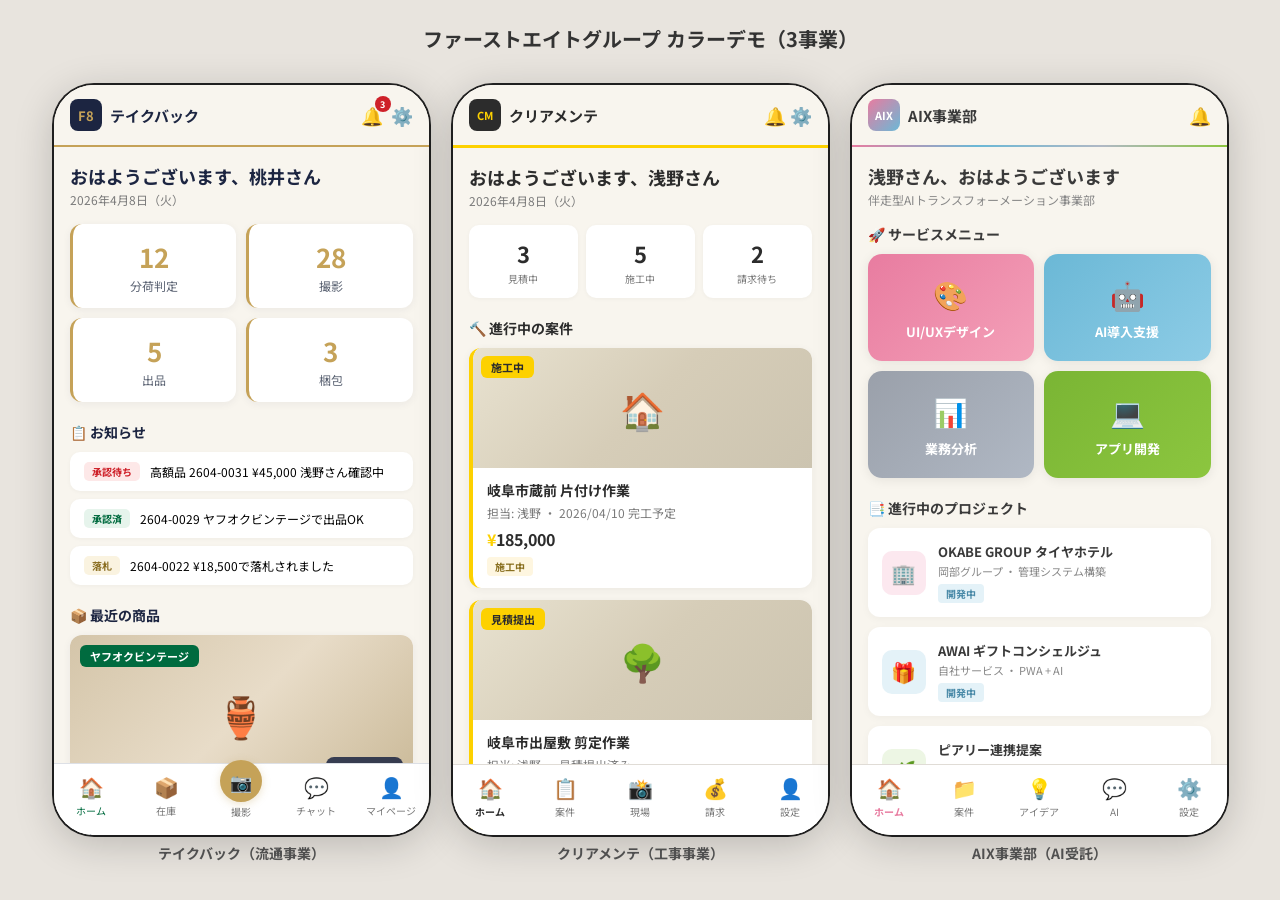
==== demo.html @ bea24d15 "feat: 3事業カラーデモ画面（テイクバック・クリアメンテ・AIX） - テイクバック: オールドグッチスタイル（ゴールド基調 + ネイビー/グリーン/レッド） - クリアメンテ: イエロー + チ" ====
<!DOCTYPE html>
<html lang="ja">
<head>
<meta charset="UTF-8">
<meta name="viewport" content="width=device-width, initial-scale=1.0, viewport-fit=cover">
<title>カラーデモ - 3事業</title>
<link rel="preconnect" href="https://fonts.googleapis.com">
<link rel="preconnect" href="https://fonts.gstatic.com" crossorigin>
<link href="https://fonts.googleapis.com/css2?family=Noto+Sans+JP:wght@400;500;700&display=swap" rel="stylesheet">
<style>
* { margin: 0; padding: 0; box-sizing: border-box; }
body {
  font-family: 'Noto Sans JP', sans-serif;
  background: #e8e4de;
  display: flex; flex-wrap: wrap; justify-content: center;
  gap: 24px; padding: 24px;
}
h1 {
  width: 100%; text-align: center; font-size: 20px; color: #333;
  margin-bottom: 8px;
}
.phone {
  width: 375px; height: 750px;
  border-radius: 40px; overflow: hidden;
  box-shadow: 0 8px 40px rgba(0,0,0,0.2), 0 0 0 2px #222;
  position: relative; flex-shrink: 0;
}
.phone-label {
  text-align: center; font-size: 14px; font-weight: 700; color: #555;
  margin-top: 8px;
}
.phone-inner {
  width: 100%; height: 100%; overflow-y: auto;
  -webkit-overflow-scrolling: touch;
}
/* ============ TAKEBACK ============ */
.tb { background: #F8F5EE; }
.tb .hdr {
  padding: 14px 16px; display: flex; align-items: center; justify-content: space-between;
  border-bottom: 2px solid #C5A258; background: #F8F5EE; position: sticky; top: 0; z-index: 10;
}
.tb .hdr-logo {
  width: 32px; height: 32px; border-radius: 8px; background: #1C2541; color: #C5A258;
  display: flex; align-items: center; justify-content: center; font-size: 13px; font-weight: 700;
}
.tb .hdr-title { font-size: 15px; font-weight: 700; color: #1C2541; margin-left: 8px; }
.tb .hdr-left { display: flex; align-items: center; }
.tb .hdr-right { display: flex; gap: 8px; font-size: 18px; }
.tb .notif-dot { position: relative; }
.tb .notif-dot::after {
  content: '3'; position: absolute; top: -6px; right: -8px;
  background: #CE2029; color: #fff; font-size: 9px; font-weight: 700;
  width: 16px; height: 16px; border-radius: 50%;
  display: flex; align-items: center; justify-content: center;
}
.tb .body { padding: 16px; }
.tb .greeting { font-size: 18px; font-weight: 700; color: #1C2541; }
.tb .date { font-size: 12px; color: #7a7a7a; margin-top: 2px; margin-bottom: 16px; }
.tb .stats { display: grid; grid-template-columns: 1fr 1fr; gap: 10px; margin-bottom: 20px; }
.tb .stat {
  background: #fff; border-radius: 12px; padding: 14px; text-align: center;
  box-shadow: 0 2px 8px rgba(28,37,65,0.06);
  border-left: 3px solid #C5A258;
}
.tb .stat-num { font-size: 26px; font-weight: 700; color: #C5A258; }
.tb .stat-label { font-size: 12px; color: #5a6272; margin-top: 2px; }
.tb .section-title { font-size: 14px; font-weight: 700; color: #1C2541; margin-bottom: 10px; }

/* 商品カード with image */
.tb .product-card {
  background: #fff; border-radius: 12px; overflow: hidden;
  box-shadow: 0 2px 8px rgba(28,37,65,0.06); margin-bottom: 12px;
}
.tb .product-img {
  width: 100%; height: 160px; object-fit: cover;
  background: linear-gradient(135deg, #d4c5a9 0%, #e8dcc8 50%, #c9b896 100%);
  display: flex; align-items: center; justify-content: center;
  color: #8a7a5a; font-size: 40px; position: relative;
}
.tb .product-img .channel-tag {
  position: absolute; top: 10px; left: 10px;
  background: #006B3F; color: #fff; padding: 3px 10px; border-radius: 6px;
  font-size: 11px; font-weight: 700;
}
.tb .product-img .price-tag {
  position: absolute; bottom: 10px; right: 10px;
  background: rgba(28,37,65,0.85); color: #C5A258; padding: 4px 12px; border-radius: 8px;
  font-size: 14px; font-weight: 700;
}
.tb .product-info { padding: 12px 14px; }
.tb .product-number { font-size: 12px; font-weight: 700; color: #C5A258; font-family: monospace; }
.tb .product-name { font-size: 14px; font-weight: 500; color: #1C2541; margin-top: 2px; }
.tb .product-meta { font-size: 11px; color: #7a7a7a; margin-top: 4px; }
.tb .product-status {
  display: inline-block; font-size: 10px; font-weight: 700;
  padding: 2px 8px; border-radius: 4px; margin-top: 6px;
}
.tb .status-green { background: #e6f4ec; color: #006B3F; }
.tb .status-red { background: #fde8e8; color: #CE2029; }
.tb .status-gold { background: #faf3e0; color: #8a6d20; }

/* 撮影ボタン */
.tb .camera-btn {
  display: flex; align-items: center; justify-content: center; gap: 8px;
  width: 100%; padding: 16px; border-radius: 14px; border: none;
  background: linear-gradient(135deg, #006B3F, #008a50); color: #fff;
  font-size: 16px; font-weight: 700; margin-top: 16px;
  box-shadow: 0 4px 16px rgba(0,107,63,0.25);
}

/* お知らせ */
.tb .notice {
  background: #fff; border-radius: 10px; padding: 10px 14px; margin-bottom: 8px;
  display: flex; align-items: center; gap: 10px; font-size: 12px;
  box-shadow: 0 1px 4px rgba(0,0,0,0.04);
}
.tb .notice-badge {
  font-size: 10px; font-weight: 700; padding: 2px 8px; border-radius: 5px; white-space: nowrap;
}
.tb .badge-red { background: #fde8e8; color: #CE2029; }
.tb .badge-green { background: #e6f4ec; color: #006B3F; }
.tb .badge-gold { background: #faf3e0; color: #8a6d20; }

/* ボトムナビ */
.tb .bnav {
  position: absolute; bottom: 0; left: 0; right: 0;
  display: flex; background: #fff; border-top: 1px solid #dde0e6;
  padding: 8px 0 16px;
}
.tb .bnav-item {
  flex: 1; display: flex; flex-direction: column; align-items: center;
  font-size: 10px; color: #7a7a7a; gap: 2px;
}
.tb .bnav-item.active { color: #006B3F; }
.tb .bnav-icon { font-size: 20px; }
.tb .bnav-cam {
  background: #C5A258; color: #fff; width: 42px; height: 42px;
  border-radius: 50%; display: flex; align-items: center; justify-content: center;
  font-size: 18px; margin-top: -12px; box-shadow: 0 2px 8px rgba(197,162,88,0.3);
}

/* ============ CLEARMAINTE ============ */
.cm { background: #F8F5EE; }
.cm .hdr {
  padding: 14px 16px; display: flex; align-items: center; justify-content: space-between;
  border-bottom: 3px solid #FDD100; background: #F8F5EE; position: sticky; top: 0; z-index: 10;
}
.cm .hdr-logo {
  width: 32px; height: 32px; border-radius: 8px; background: #2C2C2C; color: #FDD100;
  display: flex; align-items: center; justify-content: center; font-size: 11px; font-weight: 700;
}
.cm .hdr-title { font-size: 15px; font-weight: 700; color: #2C2C2C; margin-left: 8px; }
.cm .hdr-left { display: flex; align-items: center; }
.cm .hdr-right { font-size: 18px; }
.cm .body { padding: 16px; }
.cm .greeting { font-size: 18px; font-weight: 700; color: #2C2C2C; }
.cm .date { font-size: 12px; color: #7a7a7a; margin-top: 2px; margin-bottom: 16px; }
.cm .section-title { font-size: 14px; font-weight: 700; color: #2C2C2C; margin-bottom: 10px; }

/* 案件カード */
.cm .job-card {
  background: #fff; border-radius: 12px; overflow: hidden;
  box-shadow: 0 2px 8px rgba(44,44,44,0.06); margin-bottom: 12px;
  border-left: 4px solid #FDD100;
}
.cm .job-img {
  width: 100%; height: 120px;
  background: linear-gradient(135deg, #e8e2d0 0%, #d6cdb8 50%, #ccc4b0 100%);
  display: flex; align-items: center; justify-content: center;
  color: #8a8068; font-size: 36px; position: relative;
}
.cm .job-img .job-tag {
  position: absolute; top: 8px; left: 8px;
  background: #FDD100; color: #2C2C2C; padding: 3px 10px; border-radius: 6px;
  font-size: 11px; font-weight: 700;
}
.cm .job-info { padding: 12px 14px; }
.cm .job-title { font-size: 14px; font-weight: 700; color: #2C2C2C; }
.cm .job-meta { font-size: 12px; color: #7a7a7a; margin-top: 4px; }
.cm .job-amount { font-size: 16px; font-weight: 700; color: #2C2C2C; margin-top: 6px; }
.cm .job-amount span { color: #FDD100; }
.cm .job-status {
  display: inline-block; font-size: 10px; font-weight: 700;
  padding: 2px 8px; border-radius: 4px; margin-top: 6px;
}
.cm .status-progress { background: #fef6e0; color: #8a7020; }
.cm .status-done { background: #e6f4ec; color: #2d7a3e; }

.cm .stats { display: grid; grid-template-columns: 1fr 1fr 1fr; gap: 8px; margin-bottom: 20px; }
.cm .stat {
  background: #fff; border-radius: 10px; padding: 12px; text-align: center;
  box-shadow: 0 1px 4px rgba(0,0,0,0.04);
}
.cm .stat-num { font-size: 22px; font-weight: 700; color: #2C2C2C; }
.cm .stat-label { font-size: 10px; color: #7a7a7a; margin-top: 2px; }

.cm .bnav {
  position: absolute; bottom: 0; left: 0; right: 0;
  display: flex; background: #fff; border-top: 1px solid #e0dcd6;
  padding: 8px 0 16px;
}
.cm .bnav-item {
  flex: 1; display: flex; flex-direction: column; align-items: center;
  font-size: 10px; color: #7a7a7a; gap: 2px;
}
.cm .bnav-item.active { color: #2C2C2C; font-weight: 700; }
.cm .bnav-icon { font-size: 20px; }

/* ============ AIX ============ */
.aix { background: #F8F5EE; }
.aix .hdr {
  padding: 14px 16px; display: flex; align-items: center; justify-content: space-between;
  background: #F8F5EE; position: sticky; top: 0; z-index: 10;
  border-bottom: 2px solid transparent;
  border-image: linear-gradient(90deg, #E87CA0, #6BB8D6, #B0B8C4, #8CC63F) 1;
}
.aix .hdr-logo {
  width: 32px; height: 32px; border-radius: 8px;
  background: linear-gradient(135deg, #E87CA0, #6BB8D6); color: #fff;
  display: flex; align-items: center; justify-content: center; font-size: 11px; font-weight: 700;
}
.aix .hdr-title { font-size: 15px; font-weight: 700; color: #3a3a3a; margin-left: 8px; }
.aix .hdr-left { display: flex; align-items: center; }
.aix .hdr-right { font-size: 18px; }
.aix .body { padding: 16px; }
.aix .greeting { font-size: 18px; font-weight: 700; color: #3a3a3a; }
.aix .sub { font-size: 12px; color: #888; margin-top: 2px; margin-bottom: 16px; }
.aix .section-title { font-size: 14px; font-weight: 700; color: #3a3a3a; margin-bottom: 10px; }

/* サービスカード */
.aix .service-grid { display: grid; grid-template-columns: 1fr 1fr; gap: 10px; margin-bottom: 20px; }
.aix .service-card {
  border-radius: 14px; padding: 20px 14px; text-align: center;
  color: #fff; font-weight: 700; font-size: 13px;
  box-shadow: 0 2px 12px rgba(0,0,0,0.08);
}
.aix .service-icon { font-size: 28px; margin-bottom: 8px; }
.aix .s-pink { background: linear-gradient(135deg, #E87CA0, #f4a0b8); }
.aix .s-blue { background: linear-gradient(135deg, #6BB8D6, #8dcce6); }
.aix .s-silver { background: linear-gradient(135deg, #9aa0aa, #B0B8C4); }
.aix .s-green { background: linear-gradient(135deg, #7ab534, #8CC63F); }

/* 提案書カード */
.aix .proposal-card {
  background: #fff; border-radius: 12px; padding: 14px;
  box-shadow: 0 2px 8px rgba(0,0,0,0.04); margin-bottom: 10px;
  display: flex; align-items: center; gap: 12px;
}
.aix .proposal-icon {
  width: 44px; height: 44px; border-radius: 10px;
  display: flex; align-items: center; justify-content: center;
  font-size: 20px; flex-shrink: 0;
}
.aix .pi-pink { background: #fce8ef; }
.aix .pi-blue { background: #e4f2f8; }
.aix .pi-green { background: #edf6e4; }
.aix .proposal-title { font-size: 13px; font-weight: 700; color: #3a3a3a; }
.aix .proposal-meta { font-size: 11px; color: #888; margin-top: 2px; }
.aix .proposal-status {
  font-size: 10px; font-weight: 700; padding: 2px 8px; border-radius: 4px;
  margin-top: 4px; display: inline-block;
}
.aix .ps-progress { background: #e4f2f8; color: #4a8aa8; }
.aix .ps-review { background: #fce8ef; color: #c4607a; }

.aix .bnav {
  position: absolute; bottom: 0; left: 0; right: 0;
  display: flex; background: #fff; border-top: 1px solid #e0dcd6;
  padding: 8px 0 16px;
}
.aix .bnav-item {
  flex: 1; display: flex; flex-direction: column; align-items: center;
  font-size: 10px; color: #7a7a7a; gap: 2px;
}
.aix .bnav-item.active { color: #E87CA0; font-weight: 700; }
.aix .bnav-icon { font-size: 20px; }
</style>
</head>
<body>

<h1>ファーストエイトグループ カラーデモ（3事業）</h1>

<!-- ========== テイクバック ========== -->
<div>
<div class="phone">
<div class="phone-inner tb">
  <div class="hdr">
    <div class="hdr-left">
      <div class="hdr-logo">F8</div>
      <span class="hdr-title">テイクバック</span>
    </div>
    <div class="hdr-right">
      <span class="notif-dot">🔔</span>
      <span>⚙️</span>
    </div>
  </div>
  <div class="body" style="padding-bottom:80px;">
    <div class="greeting">おはようございます、桃井さん</div>
    <div class="date">2026年4月8日（火）</div>

    <div class="stats">
      <div class="stat"><div class="stat-num">12</div><div class="stat-label">分荷判定</div></div>
      <div class="stat"><div class="stat-num">28</div><div class="stat-label">撮影</div></div>
      <div class="stat"><div class="stat-num">5</div><div class="stat-label">出品</div></div>
      <div class="stat"><div class="stat-num">3</div><div class="stat-label">梱包</div></div>
    </div>

    <div class="section-title">📋 お知らせ</div>
    <div class="notice">
      <span class="notice-badge badge-red">承認待ち</span>
      <span>高額品 2604-0031 ¥45,000 浅野さん確認中</span>
    </div>
    <div class="notice">
      <span class="notice-badge badge-green">承認済</span>
      <span>2604-0029 ヤフオクビンテージで出品OK</span>
    </div>
    <div class="notice">
      <span class="notice-badge badge-gold">落札</span>
      <span>2604-0022 ¥18,500で落札されました</span>
    </div>

    <div style="margin-top:20px">
      <div class="section-title">📦 最近の商品</div>
      <div class="product-card">
        <div class="product-img">
          🏺
          <span class="channel-tag">ヤフオクビンテージ</span>
          <span class="price-tag">¥18,000</span>
        </div>
        <div class="product-info">
          <div class="product-number">2604-0031</div>
          <div class="product-name">アンティーク 真鍮テーブルランプ</div>
          <div class="product-meta">分荷: 桃井侑菜 ・ 保管: A-2</div>
          <span class="product-status status-red">承認待ち</span>
        </div>
      </div>
      <div class="product-card">
        <div class="product-img">
          📻
          <span class="channel-tag">ヤフオク現行</span>
          <span class="price-tag">¥4,500</span>
        </div>
        <div class="product-info">
          <div class="product-number">2604-0030</div>
          <div class="product-name">SONY トランジスタラジオ ICF-506</div>
          <div class="product-meta">分荷: 横山優 ・ 保管: B-1</div>
          <span class="product-status status-green">出品中</span>
        </div>
      </div>
    </div>

    <button class="camera-btn">📷 撮影を開始する</button>
  </div>
  <div class="bnav">
    <div class="bnav-item active"><span class="bnav-icon">🏠</span>ホーム</div>
    <div class="bnav-item"><span class="bnav-icon">📦</span>在庫</div>
    <div class="bnav-item"><span class="bnav-cam">📷</span>撮影</div>
    <div class="bnav-item"><span class="bnav-icon">💬</span>チャット</div>
    <div class="bnav-item"><span class="bnav-icon">👤</span>マイページ</div>
  </div>
</div>
</div>
<div class="phone-label">テイクバック（流通事業）</div>
</div>

<!-- ========== クリアメンテ ========== -->
<div>
<div class="phone">
<div class="phone-inner cm">
  <div class="hdr">
    <div class="hdr-left">
      <div class="hdr-logo">CM</div>
      <span class="hdr-title">クリアメンテ</span>
    </div>
    <div class="hdr-right">🔔 ⚙️</div>
  </div>
  <div class="body" style="padding-bottom:80px;">
    <div class="greeting">おはようございます、浅野さん</div>
    <div class="date">2026年4月8日（火）</div>

    <div class="stats">
      <div class="stat"><div class="stat-num">3</div><div class="stat-label">見積中</div></div>
      <div class="stat"><div class="stat-num">5</div><div class="stat-label">施工中</div></div>
      <div class="stat"><div class="stat-num">2</div><div class="stat-label">請求待ち</div></div>
    </div>

    <div class="section-title">🔨 進行中の案件</div>
    <div class="job-card">
      <div class="job-img">
        🏠
        <span class="job-tag">施工中</span>
      </div>
      <div class="job-info">
        <div class="job-title">岐阜市蔵前 片付け作業</div>
        <div class="job-meta">担当: 浅野 ・ 2026/04/10 完工予定</div>
        <div class="job-amount"><span>¥</span>185,000</div>
        <span class="job-status status-progress">施工中</span>
      </div>
    </div>
    <div class="job-card">
      <div class="job-img">
        🌳
        <span class="job-tag">見積提出</span>
      </div>
      <div class="job-info">
        <div class="job-title">岐阜市出屋敷 剪定作業</div>
        <div class="job-meta">担当: 浅野 ・ 見積提出済み</div>
        <div class="job-amount"><span>¥</span>120,000</div>
        <span class="job-status status-done">返答待ち</span>
      </div>
    </div>
  </div>
  <div class="bnav">
    <div class="bnav-item active"><span class="bnav-icon">🏠</span>ホーム</div>
    <div class="bnav-item"><span class="bnav-icon">📋</span>案件</div>
    <div class="bnav-item"><span class="bnav-icon">📸</span>現場</div>
    <div class="bnav-item"><span class="bnav-icon">💰</span>請求</div>
    <div class="bnav-item"><span class="bnav-icon">👤</span>設定</div>
  </div>
</div>
</div>
<div class="phone-label">クリアメンテ（工事事業）</div>
</div>

<!-- ========== AIX ========== -->
<div>
<div class="phone">
<div class="phone-inner aix">
  <div class="hdr">
    <div class="hdr-left">
      <div class="hdr-logo">AIX</div>
      <span class="hdr-title">AIX事業部</span>
    </div>
    <div class="hdr-right">🔔</div>
  </div>
  <div class="body" style="padding-bottom:80px;">
    <div class="greeting">浅野さん、おはようございます</div>
    <div class="sub">伴走型AIトランスフォーメーション事業部</div>

    <div class="section-title">🚀 サービスメニュー</div>
    <div class="service-grid">
      <div class="service-card s-pink">
        <div class="service-icon">🎨</div>
        UI/UXデザイン
      </div>
      <div class="service-card s-blue">
        <div class="service-icon">🤖</div>
        AI導入支援
      </div>
      <div class="service-card s-silver">
        <div class="service-icon">📊</div>
        業務分析
      </div>
      <div class="service-card s-green">
        <div class="service-icon">💻</div>
        アプリ開発
      </div>
    </div>

    <div class="section-title">📑 進行中のプロジェクト</div>
    <div class="proposal-card">
      <div class="proposal-icon pi-pink">🏢</div>
      <div>
        <div class="proposal-title">OKABE GROUP タイヤホテル</div>
        <div class="proposal-meta">岡部グループ ・ 管理システム構築</div>
        <span class="proposal-status ps-progress">開発中</span>
      </div>
    </div>
    <div class="proposal-card">
      <div class="proposal-icon pi-blue">🎁</div>
      <div>
        <div class="proposal-title">AWAI ギフトコンシェルジュ</div>
        <div class="proposal-meta">自社サービス ・ PWA + AI</div>
        <span class="proposal-status ps-progress">開発中</span>
      </div>
    </div>
    <div class="proposal-card">
      <div class="proposal-icon pi-green">🌿</div>
      <div>
        <div class="proposal-title">ピアリー連携提案</div>
        <div class="proposal-meta">業務提携 ・ 4/15商談予定</div>
        <span class="proposal-status ps-review">準備中</span>
      </div>
    </div>
  </div>
  <div class="bnav">
    <div class="bnav-item active"><span class="bnav-icon">🏠</span>ホーム</div>
    <div class="bnav-item"><span class="bnav-icon">📁</span>案件</div>
    <div class="bnav-item"><span class="bnav-icon">💡</span>アイデア</div>
    <div class="bnav-item"><span class="bnav-icon">💬</span>AI</div>
    <div class="bnav-item"><span class="bnav-icon">⚙️</span>設定</div>
  </div>
</div>
</div>
<div class="phone-label">AIX事業部（AI受託）</div>
</div>

</body>
</html>
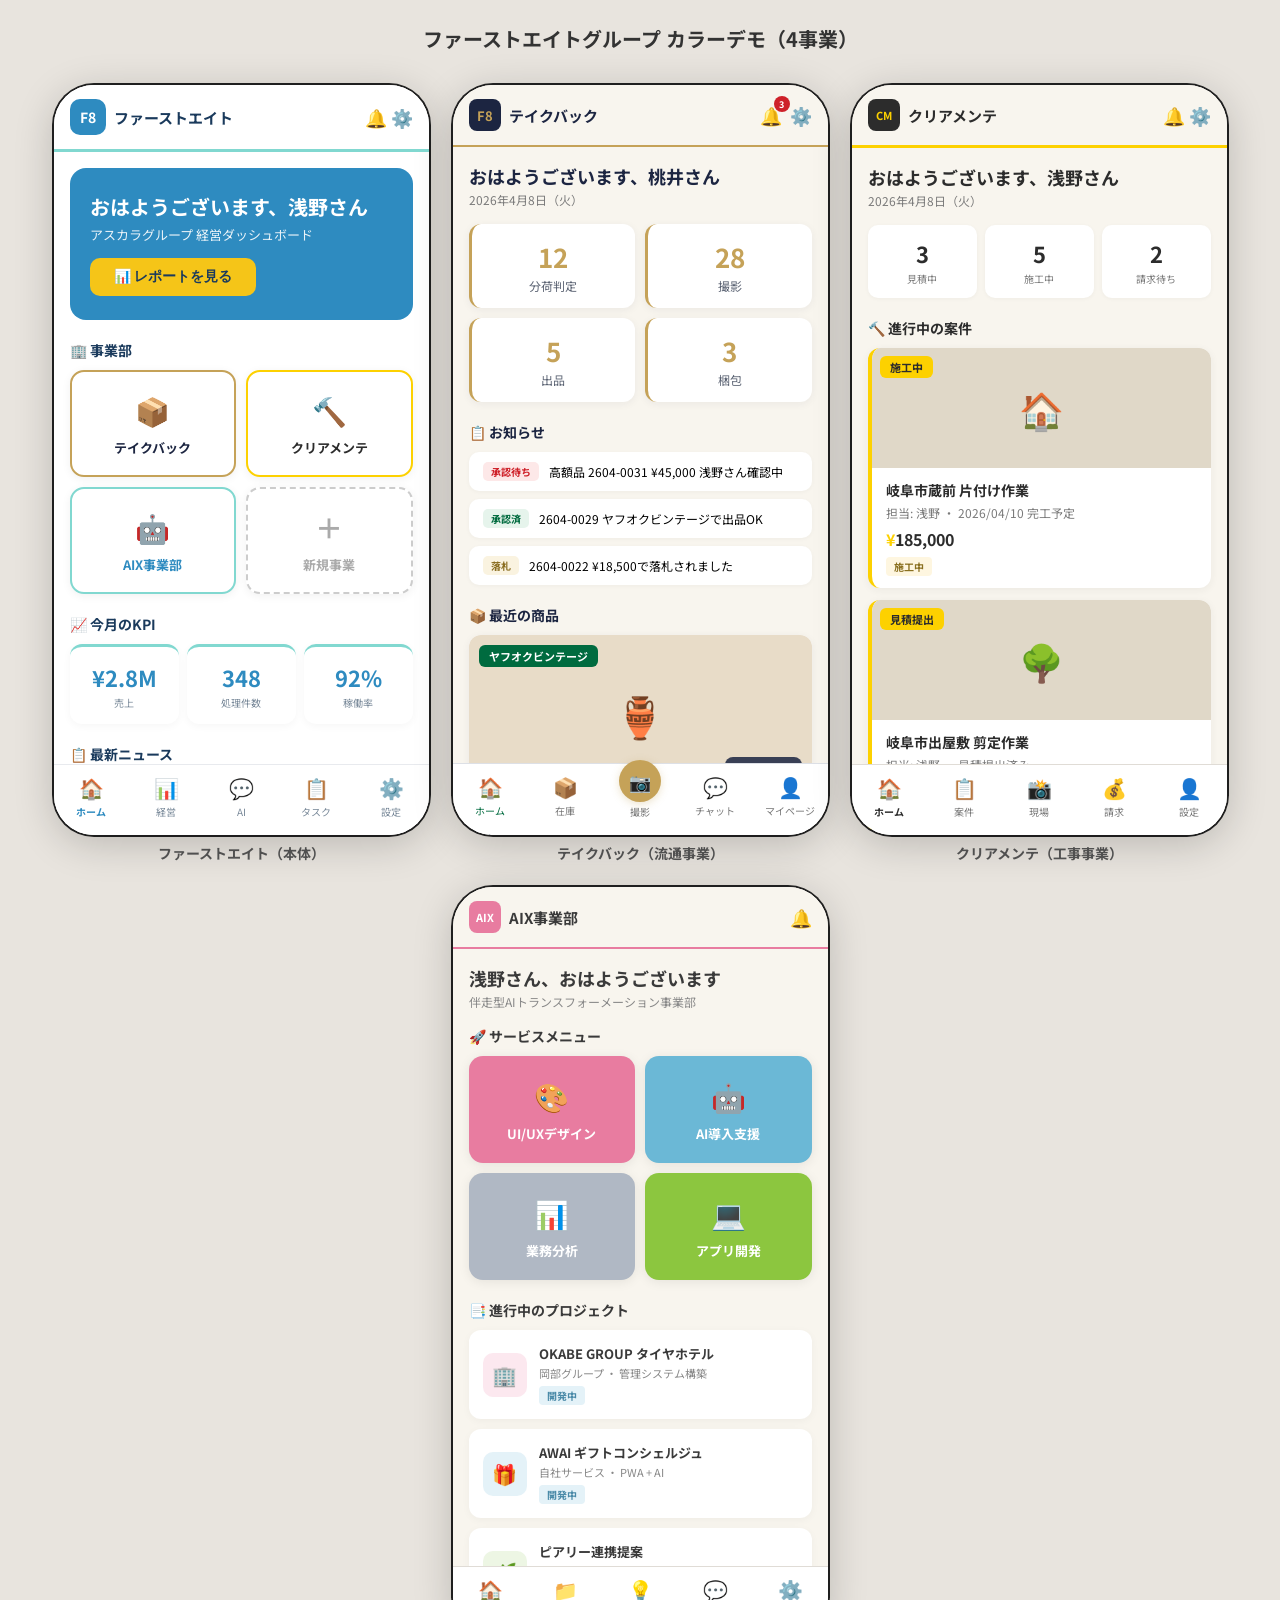
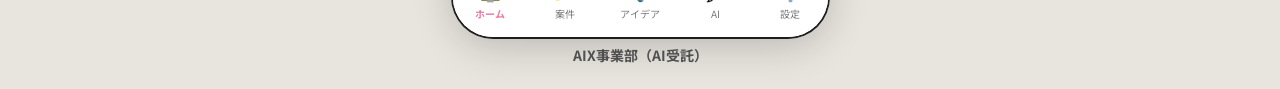
==== commit da2ae576: "feat: 4事業カラーデモ + グラデーション全廃止 - ファーストエイト本体追加（ティファニーブルー+濃い水色+バンペイユ黄+白） - 全事業からグラデーション排除（フラットカラーのみ） - AI" ====
--- a/demo.html
+++ b/demo.html
@@ -3,7 +3,7 @@
 <head>
 <meta charset="UTF-8">
 <meta name="viewport" content="width=device-width, initial-scale=1.0, viewport-fit=cover">
-<title>カラーデモ - 3事業</title>
+<title>カラーデモ - 4事業</title>
 <link rel="preconnect" href="https://fonts.googleapis.com">
 <link rel="preconnect" href="https://fonts.gstatic.com" crossorigin>
 <link href="https://fonts.googleapis.com/css2?family=Noto+Sans+JP:wght@400;500;700&display=swap" rel="stylesheet">
@@ -33,6 +33,78 @@
   width: 100%; height: 100%; overflow-y: auto;
   -webkit-overflow-scrolling: touch;
 }
+/* ============ FIRSTEIGHT (本体) ============ */
+.f8 { background: #ffffff; }
+.f8 .hdr {
+  padding: 14px 16px; display: flex; align-items: center; justify-content: space-between;
+  background: #ffffff; position: sticky; top: 0; z-index: 10;
+  border-bottom: 3px solid #81D8D0;
+}
+.f8 .hdr-logo {
+  width: 36px; height: 36px; border-radius: 10px;
+  background: #2E8BC0; color: #fff;
+  display: flex; align-items: center; justify-content: center; font-size: 14px; font-weight: 700;
+}
+.f8 .hdr-title { font-size: 15px; font-weight: 700; color: #1a3a5c; margin-left: 8px; }
+.f8 .hdr-left { display: flex; align-items: center; }
+.f8 .hdr-right { display: flex; gap: 8px; font-size: 18px; }
+.f8 .body { padding: 16px; }
+.f8 .hero {
+  background: #2E8BC0;
+  border-radius: 16px; padding: 24px 20px; color: #fff; margin-bottom: 20px;
+  position: relative; overflow: hidden;
+}
+.f8 .hero h2 { font-size: 20px; font-weight: 700; }
+.f8 .hero p { font-size: 13px; opacity: 0.9; margin-top: 4px; }
+.f8 .hero-cta {
+  display: inline-block; margin-top: 14px; padding: 10px 24px;
+  background: #F5C518; color: #1a3a5c; border-radius: 10px;
+  font-size: 14px; font-weight: 700; border: none;
+}
+.f8 .section-title { font-size: 14px; font-weight: 700; color: #1a3a5c; margin-bottom: 10px; }
+.f8 .division-grid { display: grid; grid-template-columns: 1fr 1fr; gap: 10px; margin-bottom: 20px; }
+.f8 .div-card {
+  border-radius: 14px; padding: 18px 14px; text-align: center;
+  font-size: 13px; font-weight: 700;
+  box-shadow: 0 2px 10px rgba(0,0,0,0.06);
+}
+.f8 .div-icon { font-size: 28px; margin-bottom: 8px; }
+.f8 .d-tb { background: #fff; border: 2px solid #C5A258; color: #1C2541; }
+.f8 .d-cm { background: #fff; border: 2px solid #FDD100; color: #2C2C2C; }
+.f8 .d-aix { background: #fff; border: 2px solid #81D8D0; color: #2E8BC0; }
+.f8 .d-new { background: #fff; border: 2px dashed #ccc; color: #aaa; }
+.f8 .kpi-row { display: flex; gap: 8px; margin-bottom: 20px; }
+.f8 .kpi {
+  flex: 1; background: #fff; border-radius: 12px; padding: 14px; text-align: center;
+  box-shadow: 0 2px 8px rgba(0,0,0,0.04);
+  border-top: 3px solid #81D8D0;
+}
+.f8 .kpi-num { font-size: 22px; font-weight: 700; color: #2E8BC0; }
+.f8 .kpi-label { font-size: 10px; color: #7a8a9a; margin-top: 2px; }
+.f8 .news-item {
+  background: #fff; border-radius: 10px; padding: 12px 14px; margin-bottom: 8px;
+  display: flex; align-items: center; gap: 10px; font-size: 12px;
+  box-shadow: 0 1px 4px rgba(0,0,0,0.04);
+}
+.f8 .news-badge {
+  font-size: 10px; font-weight: 700; padding: 2px 8px; border-radius: 5px; white-space: nowrap;
+}
+.f8 .nb-blue { background: #e0f2fa; color: #2E8BC0; }
+.f8 .nb-yellow { background: #fef8e0; color: #a08a10; }
+.f8 .nb-tiffany { background: #e0f6f4; color: #2a8a82; }
+
+.f8 .bnav {
+  position: absolute; bottom: 0; left: 0; right: 0;
+  display: flex; background: #fff; border-top: 1px solid #e8eaee;
+  padding: 8px 0 16px;
+}
+.f8 .bnav-item {
+  flex: 1; display: flex; flex-direction: column; align-items: center;
+  font-size: 10px; color: #7a8a9a; gap: 2px;
+}
+.f8 .bnav-item.active { color: #2E8BC0; font-weight: 700; }
+.f8 .bnav-icon { font-size: 20px; }
+
 /* ============ TAKEBACK ============ */
 .tb { background: #F8F5EE; }
 .tb .hdr {
@@ -73,7 +145,7 @@
 }
 .tb .product-img {
   width: 100%; height: 160px; object-fit: cover;
-  background: linear-gradient(135deg, #d4c5a9 0%, #e8dcc8 50%, #c9b896 100%);
+  background: #e8dcc8;
   display: flex; align-items: center; justify-content: center;
   color: #8a7a5a; font-size: 40px; position: relative;
 }
@@ -103,7 +175,7 @@
 .tb .camera-btn {
   display: flex; align-items: center; justify-content: center; gap: 8px;
   width: 100%; padding: 16px; border-radius: 14px; border: none;
-  background: linear-gradient(135deg, #006B3F, #008a50); color: #fff;
+  background: #006B3F; color: #fff;
   font-size: 16px; font-weight: 700; margin-top: 16px;
   box-shadow: 0 4px 16px rgba(0,107,63,0.25);
 }
@@ -165,7 +237,7 @@
 }
 .cm .job-img {
   width: 100%; height: 120px;
-  background: linear-gradient(135deg, #e8e2d0 0%, #d6cdb8 50%, #ccc4b0 100%);
+  background: #e0d8c8;
   display: flex; align-items: center; justify-content: center;
   color: #8a8068; font-size: 36px; position: relative;
 }
@@ -212,11 +284,11 @@
   padding: 14px 16px; display: flex; align-items: center; justify-content: space-between;
   background: #F8F5EE; position: sticky; top: 0; z-index: 10;
   border-bottom: 2px solid transparent;
-  border-image: linear-gradient(90deg, #E87CA0, #6BB8D6, #B0B8C4, #8CC63F) 1;
+  border-bottom: 2px solid #E87CA0;
 }
 .aix .hdr-logo {
   width: 32px; height: 32px; border-radius: 8px;
-  background: linear-gradient(135deg, #E87CA0, #6BB8D6); color: #fff;
+  background: #E87CA0; color: #fff;
   display: flex; align-items: center; justify-content: center; font-size: 11px; font-weight: 700;
 }
 .aix .hdr-title { font-size: 15px; font-weight: 700; color: #3a3a3a; margin-left: 8px; }
@@ -235,10 +307,10 @@
   box-shadow: 0 2px 12px rgba(0,0,0,0.08);
 }
 .aix .service-icon { font-size: 28px; margin-bottom: 8px; }
-.aix .s-pink { background: linear-gradient(135deg, #E87CA0, #f4a0b8); }
-.aix .s-blue { background: linear-gradient(135deg, #6BB8D6, #8dcce6); }
-.aix .s-silver { background: linear-gradient(135deg, #9aa0aa, #B0B8C4); }
-.aix .s-green { background: linear-gradient(135deg, #7ab534, #8CC63F); }
+.aix .s-pink { background: #E87CA0; }
+.aix .s-blue { background: #6BB8D6; }
+.aix .s-silver { background: #B0B8C4; }
+.aix .s-green { background: #8CC63F; }
 
 /* 提案書カード */
 .aix .proposal-card {
@@ -278,7 +350,66 @@
 </head>
 <body>
 
-<h1>ファーストエイトグループ カラーデモ（3事業）</h1>
+<h1>ファーストエイトグループ カラーデモ（4事業）</h1>
+
+<!-- ========== ファーストエイト本体 ========== -->
+<div>
+<div class="phone">
+<div class="phone-inner f8">
+  <div class="hdr">
+    <div class="hdr-left">
+      <div class="hdr-logo">F8</div>
+      <span class="hdr-title">ファーストエイト</span>
+    </div>
+    <div class="hdr-right">🔔 ⚙️</div>
+  </div>
+  <div class="body" style="padding-bottom:80px;">
+    <div class="hero">
+      <h2>おはようございます、浅野さん</h2>
+      <p>アスカラグループ 経営ダッシュボード</p>
+      <button class="hero-cta">📊 レポートを見る</button>
+    </div>
+
+    <div class="section-title">🏢 事業部</div>
+    <div class="division-grid">
+      <div class="div-card d-tb"><div class="div-icon">📦</div>テイクバック</div>
+      <div class="div-card d-cm"><div class="div-icon">🔨</div>クリアメンテ</div>
+      <div class="div-card d-aix"><div class="div-icon">🤖</div>AIX事業部</div>
+      <div class="div-card d-new"><div class="div-icon">＋</div>新規事業</div>
+    </div>
+
+    <div class="section-title">📈 今月のKPI</div>
+    <div class="kpi-row">
+      <div class="kpi"><div class="kpi-num">¥2.8M</div><div class="kpi-label">売上</div></div>
+      <div class="kpi"><div class="kpi-num">348</div><div class="kpi-label">処理件数</div></div>
+      <div class="kpi"><div class="kpi-num">92%</div><div class="kpi-label">稼働率</div></div>
+    </div>
+
+    <div class="section-title">📋 最新ニュース</div>
+    <div class="news-item">
+      <span class="news-badge nb-yellow">売上</span>
+      <span>テイクバック 4月売上 ¥1.2M（前月比+15%）</span>
+    </div>
+    <div class="news-item">
+      <span class="news-badge nb-blue">案件</span>
+      <span>クリアメンテ 新規見積2件追加</span>
+    </div>
+    <div class="news-item">
+      <span class="news-badge nb-tiffany">AIX</span>
+      <span>OKABE GROUP 開発フェーズ2開始</span>
+    </div>
+  </div>
+  <div class="bnav">
+    <div class="bnav-item active"><span class="bnav-icon">🏠</span>ホーム</div>
+    <div class="bnav-item"><span class="bnav-icon">📊</span>経営</div>
+    <div class="bnav-item"><span class="bnav-icon">💬</span>AI</div>
+    <div class="bnav-item"><span class="bnav-icon">📋</span>タスク</div>
+    <div class="bnav-item"><span class="bnav-icon">⚙️</span>設定</div>
+  </div>
+</div>
+</div>
+<div class="phone-label">ファーストエイト（本体）</div>
+</div>
 
 <!-- ========== テイクバック ========== -->
 <div>
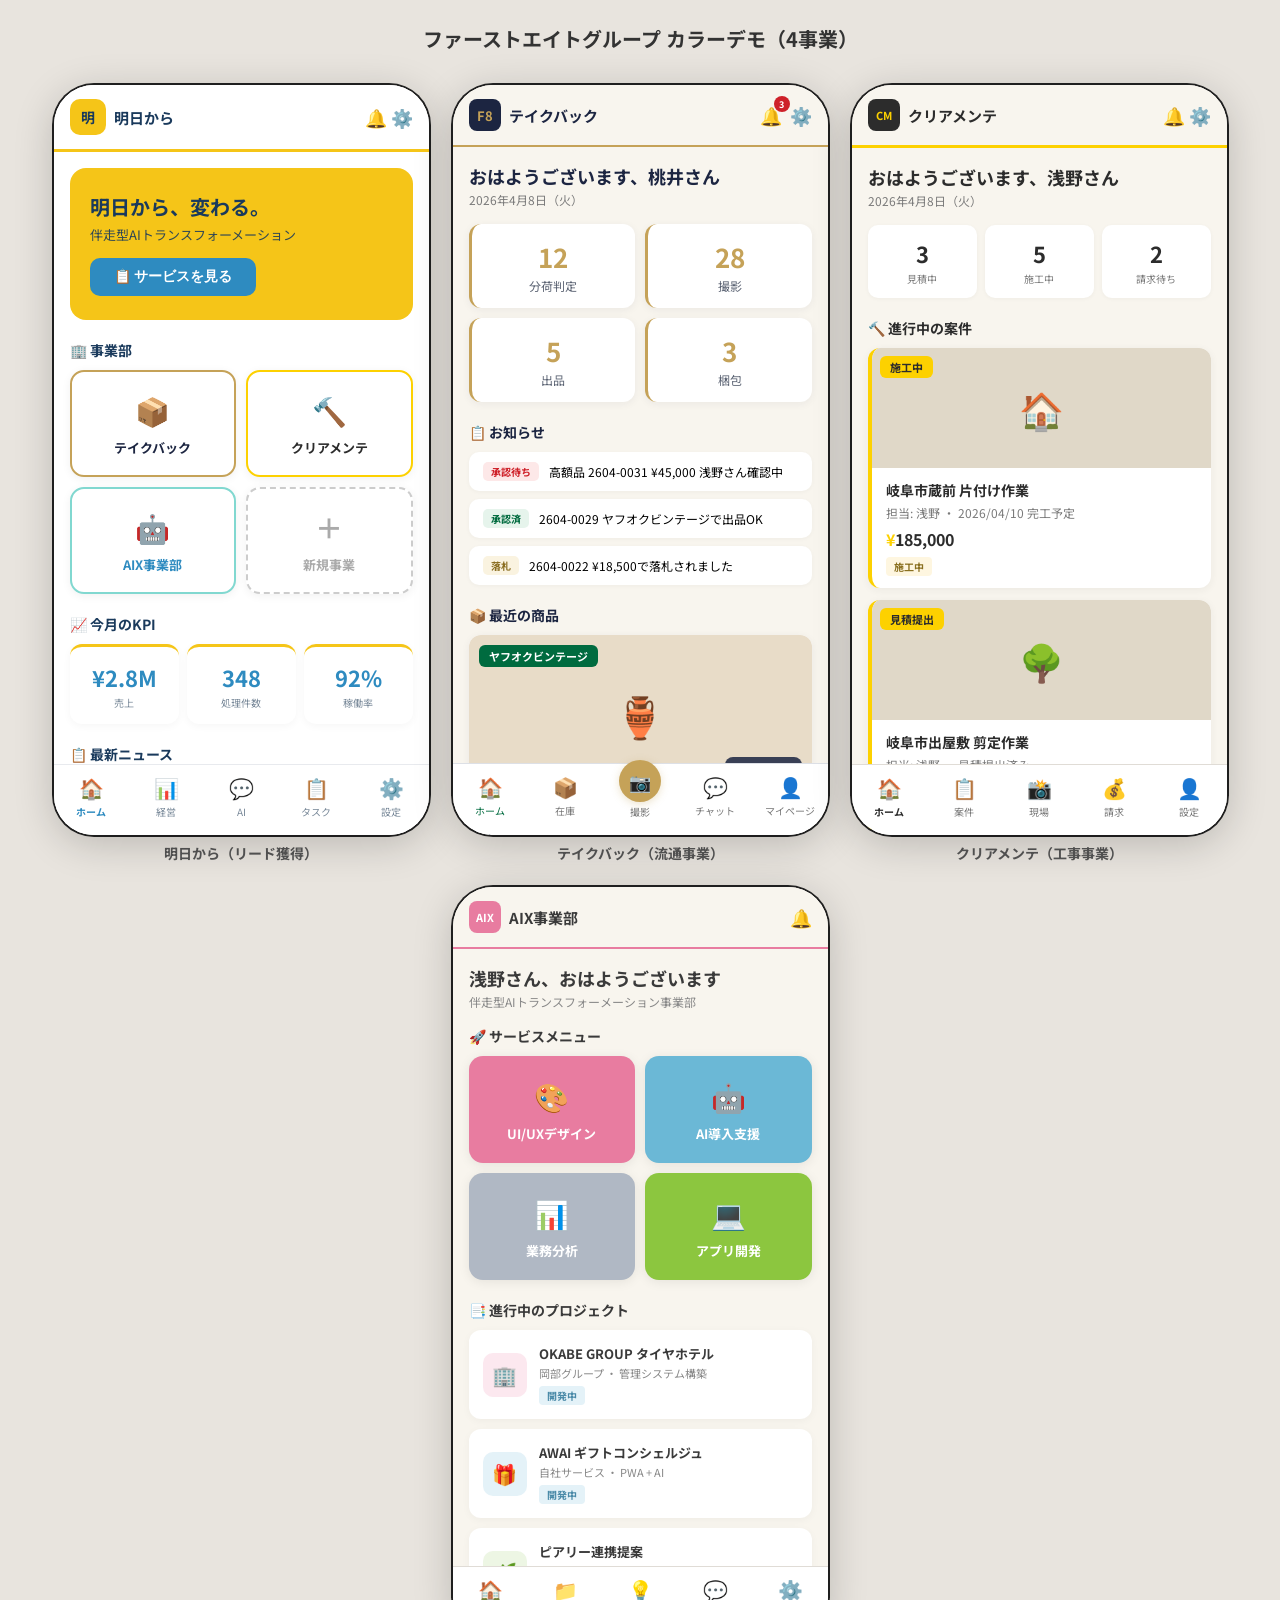
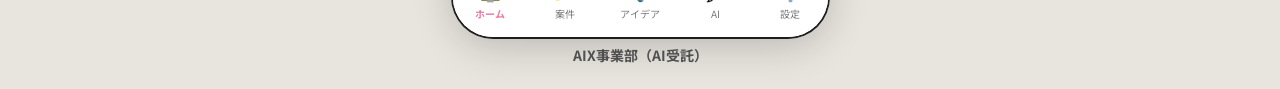
==== commit 80588810: "fix: 1枚目を「明日から」に変更、黄色を増量 - ファーストエイト本体→「明日から」（リード獲得事業体）に変更 - ヒーロー背景をバンペイユ黄に変更 - ヘッダーライン・KPIボーダー・ロゴを黄色" ====
--- a/demo.html
+++ b/demo.html
@@ -38,11 +38,11 @@
 .f8 .hdr {
   padding: 14px 16px; display: flex; align-items: center; justify-content: space-between;
   background: #ffffff; position: sticky; top: 0; z-index: 10;
-  border-bottom: 3px solid #81D8D0;
+  border-bottom: 3px solid #F5C518;
 }
 .f8 .hdr-logo {
   width: 36px; height: 36px; border-radius: 10px;
-  background: #2E8BC0; color: #fff;
+  background: #F5C518; color: #1a3a5c;
   display: flex; align-items: center; justify-content: center; font-size: 14px; font-weight: 700;
 }
 .f8 .hdr-title { font-size: 15px; font-weight: 700; color: #1a3a5c; margin-left: 8px; }
@@ -50,15 +50,15 @@
 .f8 .hdr-right { display: flex; gap: 8px; font-size: 18px; }
 .f8 .body { padding: 16px; }
 .f8 .hero {
-  background: #2E8BC0;
-  border-radius: 16px; padding: 24px 20px; color: #fff; margin-bottom: 20px;
+  background: #F5C518;
+  border-radius: 16px; padding: 24px 20px; color: #1a3a5c; margin-bottom: 20px;
   position: relative; overflow: hidden;
 }
 .f8 .hero h2 { font-size: 20px; font-weight: 700; }
 .f8 .hero p { font-size: 13px; opacity: 0.9; margin-top: 4px; }
 .f8 .hero-cta {
   display: inline-block; margin-top: 14px; padding: 10px 24px;
-  background: #F5C518; color: #1a3a5c; border-radius: 10px;
+  background: #2E8BC0; color: #fff; border-radius: 10px;
   font-size: 14px; font-weight: 700; border: none;
 }
 .f8 .section-title { font-size: 14px; font-weight: 700; color: #1a3a5c; margin-bottom: 10px; }
@@ -77,7 +77,7 @@
 .f8 .kpi {
   flex: 1; background: #fff; border-radius: 12px; padding: 14px; text-align: center;
   box-shadow: 0 2px 8px rgba(0,0,0,0.04);
-  border-top: 3px solid #81D8D0;
+  border-top: 3px solid #F5C518;
 }
 .f8 .kpi-num { font-size: 22px; font-weight: 700; color: #2E8BC0; }
 .f8 .kpi-label { font-size: 10px; color: #7a8a9a; margin-top: 2px; }
@@ -352,22 +352,22 @@
 
 <h1>ファーストエイトグループ カラーデモ（4事業）</h1>
 
-<!-- ========== ファーストエイト本体 ========== -->
+<!-- ========== 明日から（リード獲得） ========== -->
 <div>
 <div class="phone">
 <div class="phone-inner f8">
   <div class="hdr">
     <div class="hdr-left">
-      <div class="hdr-logo">F8</div>
-      <span class="hdr-title">ファーストエイト</span>
+      <div class="hdr-logo">明</div>
+      <span class="hdr-title">明日から</span>
     </div>
     <div class="hdr-right">🔔 ⚙️</div>
   </div>
   <div class="body" style="padding-bottom:80px;">
     <div class="hero">
-      <h2>おはようございます、浅野さん</h2>
-      <p>アスカラグループ 経営ダッシュボード</p>
-      <button class="hero-cta">📊 レポートを見る</button>
+      <h2>明日から、変わる。</h2>
+      <p>伴走型AIトランスフォーメーション</p>
+      <button class="hero-cta">📋 サービスを見る</button>
     </div>
 
     <div class="section-title">🏢 事業部</div>
@@ -408,7 +408,7 @@
   </div>
 </div>
 </div>
-<div class="phone-label">ファーストエイト（本体）</div>
+<div class="phone-label">明日から（リード獲得）</div>
 </div>
 
 <!-- ========== テイクバック ========== -->
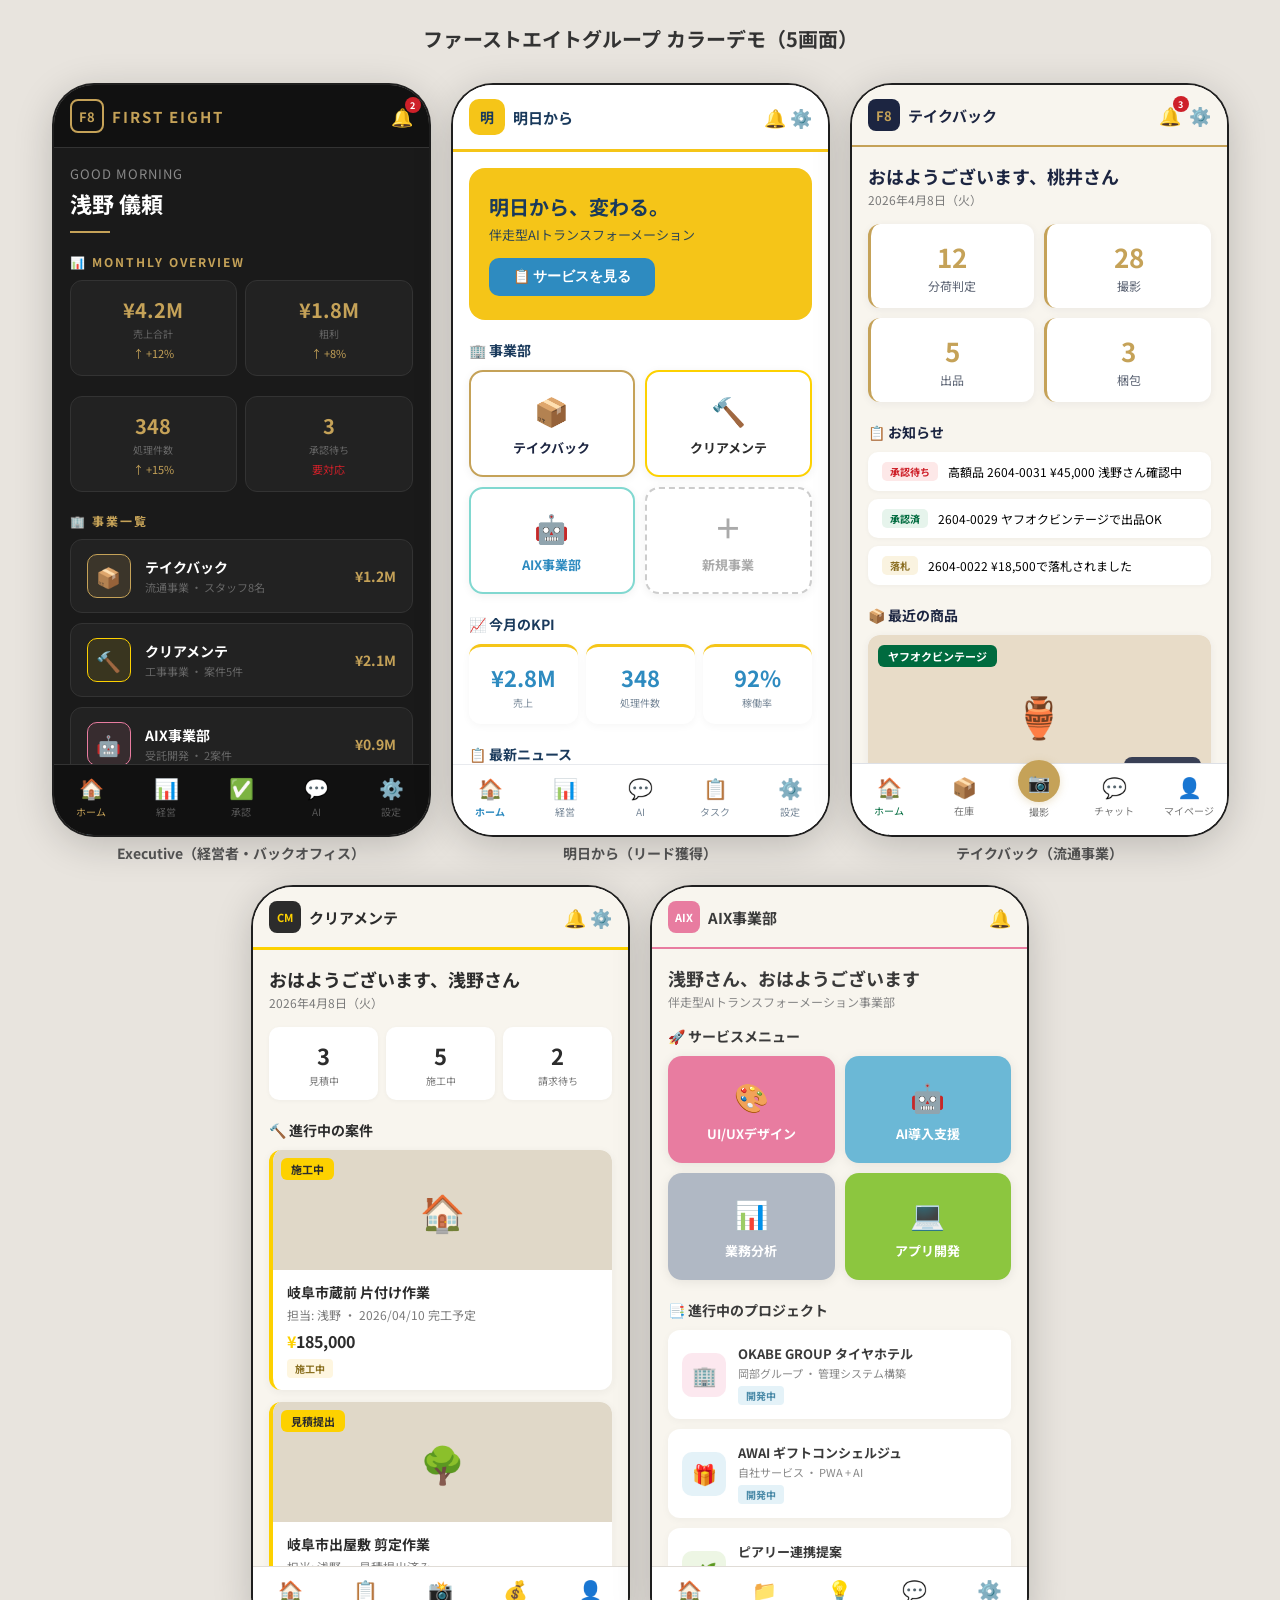
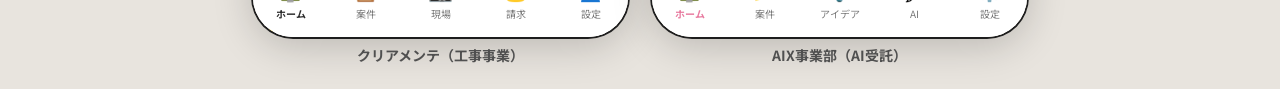
==== commit 2fb1cdc5: "feat: Executive画面追加（黒+金+白+赤・経営者専用） - 黒ベース #1A1A1A にゴールド #C5A258 の高級感 - 全事業の売上・KPIを統合表示 - 承認待ち一覧（赤アクセ" ====
--- a/demo.html
+++ b/demo.html
@@ -33,6 +33,90 @@
   width: 100%; height: 100%; overflow-y: auto;
   -webkit-overflow-scrolling: touch;
 }
+/* ============ EXECUTIVE ============ */
+.ex { background: #1A1A1A; }
+.ex .hdr {
+  padding: 14px 16px; display: flex; align-items: center; justify-content: space-between;
+  background: #111; position: sticky; top: 0; z-index: 10;
+  border-bottom: 1px solid #333;
+}
+.ex .hdr-logo {
+  width: 34px; height: 34px; border-radius: 8px; background: transparent;
+  border: 2px solid #C5A258; color: #C5A258;
+  display: flex; align-items: center; justify-content: center; font-size: 13px; font-weight: 700;
+}
+.ex .hdr-title { font-size: 15px; font-weight: 700; color: #C5A258; margin-left: 8px; letter-spacing: 2px; }
+.ex .hdr-left { display: flex; align-items: center; }
+.ex .hdr-right { display: flex; gap: 8px; font-size: 18px; }
+.ex .notif-dot { position: relative; }
+.ex .notif-dot::after {
+  content: '2'; position: absolute; top: -6px; right: -8px;
+  background: #CE2029; color: #fff; font-size: 9px; font-weight: 700;
+  width: 16px; height: 16px; border-radius: 50%;
+  display: flex; align-items: center; justify-content: center;
+}
+.ex .body { padding: 16px; }
+.ex .greeting { font-size: 13px; color: #888; letter-spacing: 1px; }
+.ex .name { font-size: 22px; font-weight: 700; color: #fff; margin-top: 4px; }
+.ex .gold-line { width: 40px; height: 2px; background: #C5A258; margin: 12px 0 20px; }
+.ex .section-title { font-size: 12px; font-weight: 700; color: #C5A258; margin-bottom: 10px; letter-spacing: 2px; text-transform: uppercase; }
+
+/* KPI */
+.ex .kpi-row { display: flex; gap: 8px; margin-bottom: 20px; }
+.ex .kpi {
+  flex: 1; background: #222; border-radius: 12px; padding: 14px; text-align: center;
+  border: 1px solid #333;
+}
+.ex .kpi-num { font-size: 20px; font-weight: 700; color: #C5A258; }
+.ex .kpi-sub { font-size: 10px; color: #666; margin-top: 2px; }
+.ex .kpi-change { font-size: 11px; margin-top: 4px; }
+.ex .kpi-up { color: #C5A258; }
+.ex .kpi-down { color: #CE2029; }
+
+/* 事業カード */
+.ex .biz-list { display: flex; flex-direction: column; gap: 10px; margin-bottom: 20px; }
+.ex .biz-card {
+  background: #222; border-radius: 12px; padding: 14px 16px;
+  border: 1px solid #333; display: flex; align-items: center; gap: 14px;
+}
+.ex .biz-icon {
+  width: 44px; height: 44px; border-radius: 10px;
+  display: flex; align-items: center; justify-content: center;
+  font-size: 20px; flex-shrink: 0;
+}
+.ex .bi-tb { background: rgba(197,162,88,0.15); border: 1px solid #C5A258; }
+.ex .bi-cm { background: rgba(253,209,0,0.1); border: 1px solid #FDD100; }
+.ex .bi-aix { background: rgba(232,124,160,0.1); border: 1px solid #E87CA0; }
+.ex .bi-ash { background: rgba(46,139,192,0.1); border: 1px solid #2E8BC0; }
+.ex .biz-info { flex: 1; }
+.ex .biz-name { font-size: 14px; font-weight: 700; color: #fff; }
+.ex .biz-meta { font-size: 11px; color: #666; margin-top: 2px; }
+.ex .biz-amount { font-size: 14px; font-weight: 700; color: #C5A258; text-align: right; }
+
+/* 承認待ち */
+.ex .approval-card {
+  background: #222; border-radius: 10px; padding: 12px 14px; margin-bottom: 8px;
+  border-left: 3px solid #CE2029;
+  display: flex; align-items: center; gap: 10px;
+}
+.ex .approval-badge {
+  font-size: 10px; font-weight: 700; padding: 2px 8px; border-radius: 5px;
+  background: rgba(206,32,41,0.15); color: #CE2029; white-space: nowrap;
+}
+.ex .approval-text { font-size: 12px; color: #ccc; }
+
+.ex .bnav {
+  position: absolute; bottom: 0; left: 0; right: 0;
+  display: flex; background: #111; border-top: 1px solid #333;
+  padding: 8px 0 16px;
+}
+.ex .bnav-item {
+  flex: 1; display: flex; flex-direction: column; align-items: center;
+  font-size: 10px; color: #555; gap: 2px;
+}
+.ex .bnav-item.active { color: #C5A258; }
+.ex .bnav-icon { font-size: 20px; }
+
 /* ============ FIRSTEIGHT (本体) ============ */
 .f8 { background: #ffffff; }
 .f8 .hdr {
@@ -350,7 +434,113 @@
 </head>
 <body>
 
-<h1>ファーストエイトグループ カラーデモ（4事業）</h1>
+<h1>ファーストエイトグループ カラーデモ（5画面）</h1>
+
+<!-- ========== Executive ========== -->
+<div>
+<div class="phone">
+<div class="phone-inner ex">
+  <div class="hdr">
+    <div class="hdr-left">
+      <div class="hdr-logo">F8</div>
+      <span class="hdr-title">FIRST EIGHT</span>
+    </div>
+    <div class="hdr-right">
+      <span class="notif-dot">🔔</span>
+    </div>
+  </div>
+  <div class="body" style="padding-bottom:80px;">
+    <div class="greeting">GOOD MORNING</div>
+    <div class="name">浅野 儀頼</div>
+    <div class="gold-line"></div>
+
+    <div class="section-title">📊 Monthly Overview</div>
+    <div class="kpi-row">
+      <div class="kpi">
+        <div class="kpi-num">¥4.2M</div>
+        <div class="kpi-sub">売上合計</div>
+        <div class="kpi-change kpi-up">↑ +12%</div>
+      </div>
+      <div class="kpi">
+        <div class="kpi-num">¥1.8M</div>
+        <div class="kpi-sub">粗利</div>
+        <div class="kpi-change kpi-up">↑ +8%</div>
+      </div>
+    </div>
+    <div class="kpi-row">
+      <div class="kpi">
+        <div class="kpi-num">348</div>
+        <div class="kpi-sub">処理件数</div>
+        <div class="kpi-change kpi-up">↑ +15%</div>
+      </div>
+      <div class="kpi">
+        <div class="kpi-num">3</div>
+        <div class="kpi-sub">承認待ち</div>
+        <div class="kpi-change kpi-down">要対応</div>
+      </div>
+    </div>
+
+    <div class="section-title">🏢 事業一覧</div>
+    <div class="biz-list">
+      <div class="biz-card">
+        <div class="biz-icon bi-tb">📦</div>
+        <div class="biz-info">
+          <div class="biz-name">テイクバック</div>
+          <div class="biz-meta">流通事業 ・ スタッフ8名</div>
+        </div>
+        <div class="biz-amount">¥1.2M</div>
+      </div>
+      <div class="biz-card">
+        <div class="biz-icon bi-cm">🔨</div>
+        <div class="biz-info">
+          <div class="biz-name">クリアメンテ</div>
+          <div class="biz-meta">工事事業 ・ 案件5件</div>
+        </div>
+        <div class="biz-amount">¥2.1M</div>
+      </div>
+      <div class="biz-card">
+        <div class="biz-icon bi-aix">🤖</div>
+        <div class="biz-info">
+          <div class="biz-name">AIX事業部</div>
+          <div class="biz-meta">受託開発 ・ 2案件</div>
+        </div>
+        <div class="biz-amount">¥0.9M</div>
+      </div>
+      <div class="biz-card">
+        <div class="biz-icon bi-ash">🚀</div>
+        <div class="biz-info">
+          <div class="biz-name">明日から</div>
+          <div class="biz-meta">リード獲得 ・ 営業</div>
+        </div>
+        <div class="biz-amount">—</div>
+      </div>
+    </div>
+
+    <div class="section-title">🔴 承認待ち</div>
+    <div class="approval-card">
+      <span class="approval-badge">高額品</span>
+      <span class="approval-text">2604-0031 真鍮ランプ ¥45,000</span>
+    </div>
+    <div class="approval-card">
+      <span class="approval-badge">相談</span>
+      <span class="approval-text">林さん: アンティーク判定相談</span>
+    </div>
+    <div class="approval-card">
+      <span class="approval-badge">見積</span>
+      <span class="approval-text">岐阜市蔵前 片付け ¥185,000</span>
+    </div>
+  </div>
+  <div class="bnav">
+    <div class="bnav-item active"><span class="bnav-icon">🏠</span>ホーム</div>
+    <div class="bnav-item"><span class="bnav-icon">📊</span>経営</div>
+    <div class="bnav-item"><span class="bnav-icon">✅</span>承認</div>
+    <div class="bnav-item"><span class="bnav-icon">💬</span>AI</div>
+    <div class="bnav-item"><span class="bnav-icon">⚙️</span>設定</div>
+  </div>
+</div>
+</div>
+<div class="phone-label">Executive（経営者・バックオフィス）</div>
+</div>
 
 <!-- ========== 明日から（リード獲得） ========== -->
 <div>
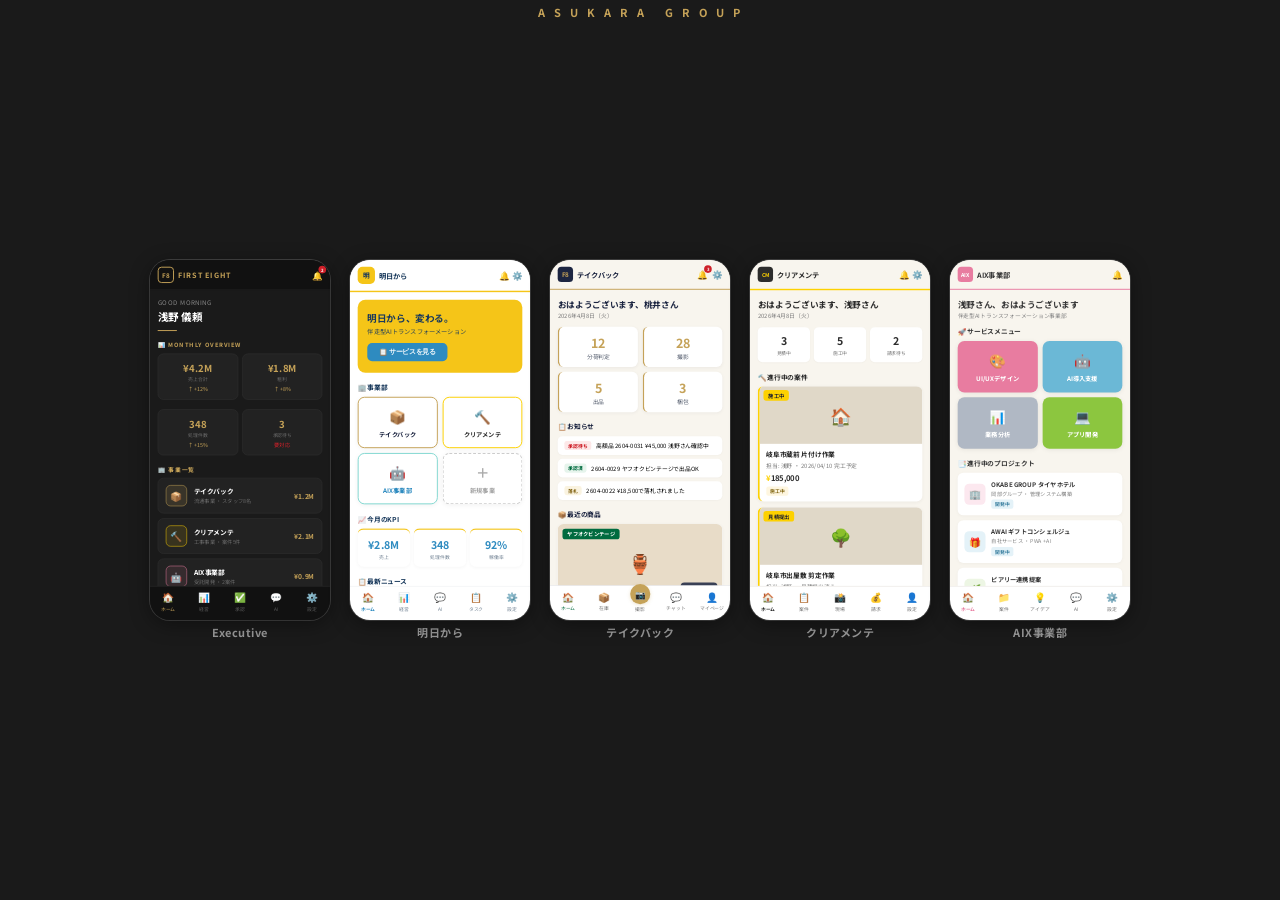
==== commit 75c964d4: "feat: ショーケースUI（5台横並び + タップで拡大） - 黒背景に5台のスマホが横並び - タイトル: ASUKARA GROUP（ゴールド文字） - タップで1台が拡大表示（スクロール可能）" ====
--- a/demo.html
+++ b/demo.html
@@ -3,7 +3,7 @@
 <head>
 <meta charset="UTF-8">
 <meta name="viewport" content="width=device-width, initial-scale=1.0, viewport-fit=cover">
-<title>カラーデモ - 4事業</title>
+<title>ファーストエイトグループ</title>
 <link rel="preconnect" href="https://fonts.googleapis.com">
 <link rel="preconnect" href="https://fonts.gstatic.com" crossorigin>
 <link href="https://fonts.googleapis.com/css2?family=Noto+Sans+JP:wght@400;500;700&display=swap" rel="stylesheet">
@@ -11,27 +11,105 @@
 * { margin: 0; padding: 0; box-sizing: border-box; }
 body {
   font-family: 'Noto Sans JP', sans-serif;
-  background: #e8e4de;
-  display: flex; flex-wrap: wrap; justify-content: center;
-  gap: 24px; padding: 24px;
-}
-h1 {
-  width: 100%; text-align: center; font-size: 20px; color: #333;
-  margin-bottom: 8px;
-}
+  background: #1a1a1a;
+  min-height: 100dvh;
+  display: flex; flex-direction: column;
+  align-items: center; justify-content: center;
+  overflow: hidden;
+}
+/* 一覧モード */
+.showcase {
+  display: flex; align-items: flex-end; justify-content: center;
+  gap: 12px; padding: 12px;
+  width: 100%; max-width: 100vw;
+  transition: opacity 0.3s;
+}
+.showcase.hidden { opacity: 0; pointer-events: none; position: absolute; }
+.showcase-title {
+  position: fixed; top: 12px; left: 0; right: 0;
+  text-align: center; color: #C5A258; font-size: 14px; font-weight: 700;
+  letter-spacing: 3px; z-index: 10;
+}
+.phone-wrap {
+  cursor: pointer; transition: transform 0.3s;
+  flex-shrink: 0;
+}
+.phone-wrap:hover { transform: scale(1.02); }
+.phone-wrap:active { transform: scale(0.98); }
 .phone {
+  width: 140px; height: 280px;
+  border-radius: 16px; overflow: hidden;
+  box-shadow: 0 4px 20px rgba(0,0,0,0.4), 0 0 0 1px #444;
+  position: relative; flex-shrink: 0;
+}
+.phone-label {
+  text-align: center; font-size: 9px; font-weight: 700; color: #999;
+  margin-top: 6px; letter-spacing: 0.5px;
+}
+.phone-inner {
   width: 375px; height: 750px;
-  border-radius: 40px; overflow: hidden;
-  box-shadow: 0 8px 40px rgba(0,0,0,0.2), 0 0 0 2px #222;
-  position: relative; flex-shrink: 0;
-}
-.phone-label {
-  text-align: center; font-size: 14px; font-weight: 700; color: #555;
-  margin-top: 8px;
-}
-.phone-inner {
-  width: 100%; height: 100%; overflow-y: auto;
+  transform: scale(0.3733); /* 140/375 */
+  transform-origin: top left;
+  overflow-y: auto;
   -webkit-overflow-scrolling: touch;
+}
+
+/* 拡大モード */
+.detail-view {
+  position: fixed; top: 0; left: 0; right: 0; bottom: 0;
+  display: flex; align-items: center; justify-content: center;
+  background: rgba(0,0,0,0.95);
+  z-index: 100;
+  opacity: 0; pointer-events: none;
+  transition: opacity 0.3s;
+}
+.detail-view.active { opacity: 1; pointer-events: auto; }
+.detail-phone {
+  width: 320px; height: 640px;
+  border-radius: 32px; overflow: hidden;
+  box-shadow: 0 8px 40px rgba(0,0,0,0.5), 0 0 0 2px #444;
+  position: relative;
+}
+.detail-phone .phone-inner {
+  width: 375px; height: 750px;
+  transform: scale(0.8533); /* 320/375 */
+  transform-origin: top left;
+  overflow-y: auto;
+}
+.detail-label {
+  text-align: center; color: #C5A258; font-size: 16px; font-weight: 700;
+  margin-top: 16px; letter-spacing: 2px;
+}
+.detail-close {
+  position: fixed; top: 16px; right: 20px;
+  background: none; border: none; color: #888; font-size: 28px;
+  cursor: pointer; z-index: 110;
+}
+.detail-close:active { color: #C5A258; }
+.detail-hint {
+  position: fixed; bottom: 16px; left: 0; right: 0;
+  text-align: center; color: #555; font-size: 11px;
+}
+
+/* 横画面最適化 */
+@media (orientation: landscape) {
+  .showcase { gap: 10px; padding: 8px; align-items: center; }
+  .showcase-title { font-size: 11px; top: 4px; }
+  .phone { width: 120px; height: 240px; border-radius: 14px; }
+  .phone-inner { transform: scale(0.32); }
+  .phone-label { font-size: 8px; margin-top: 4px; }
+  .detail-phone { width: 280px; height: 560px; border-radius: 28px; }
+  .detail-phone .phone-inner { transform: scale(0.7467); }
+}
+
+/* PC表示 */
+@media (min-width: 900px) {
+  .phone { width: 180px; height: 360px; border-radius: 20px; }
+  .phone-inner { transform: scale(0.48); }
+  .phone-label { font-size: 11px; }
+  .showcase { gap: 20px; }
+  .detail-phone { width: 375px; height: 750px; border-radius: 40px; }
+  .detail-phone .phone-inner { transform: scale(1); }
 }
 /* ============ EXECUTIVE ============ */
 .ex { background: #1A1A1A; }
@@ -434,10 +512,22 @@
 </head>
 <body>
 
-<h1>ファーストエイトグループ カラーデモ（5画面）</h1>
+<div class="showcase-title">A S U K A R A&nbsp;&nbsp;&nbsp;G R O U P</div>
+
+<!-- 拡大表示 -->
+<div class="detail-view" id="detailView" onclick="closeDetail()">
+  <button class="detail-close" onclick="closeDetail()">✕</button>
+  <div>
+    <div class="detail-phone" id="detailPhone" onclick="event.stopPropagation()"></div>
+    <div class="detail-label" id="detailLabel"></div>
+  </div>
+  <div class="detail-hint">タップで戻る</div>
+</div>
+
+<div class="showcase" id="showcase">
 
 <!-- ========== Executive ========== -->
-<div>
+<div class="phone-wrap" onclick="openDetail(this, 'Executive')">
 <div class="phone">
 <div class="phone-inner ex">
   <div class="hdr">
@@ -539,11 +629,11 @@
   </div>
 </div>
 </div>
-<div class="phone-label">Executive（経営者・バックオフィス）</div>
+<div class="phone-label">Executive</div>
 </div>
 
 <!-- ========== 明日から（リード獲得） ========== -->
-<div>
+<div class="phone-wrap" onclick="openDetail(this, '明日から')">
 <div class="phone">
 <div class="phone-inner f8">
   <div class="hdr">
@@ -598,11 +688,11 @@
   </div>
 </div>
 </div>
-<div class="phone-label">明日から（リード獲得）</div>
+<div class="phone-label">明日から</div>
 </div>
 
 <!-- ========== テイクバック ========== -->
-<div>
+<div class="phone-wrap" onclick="openDetail(this, 'テイクバック')">
 <div class="phone">
 <div class="phone-inner tb">
   <div class="hdr">
@@ -681,11 +771,11 @@
   </div>
 </div>
 </div>
-<div class="phone-label">テイクバック（流通事業）</div>
+<div class="phone-label">テイクバック</div>
 </div>
 
 <!-- ========== クリアメンテ ========== -->
-<div>
+<div class="phone-wrap" onclick="openDetail(this, 'クリアメンテ')">
 <div class="phone">
 <div class="phone-inner cm">
   <div class="hdr">
@@ -740,11 +830,11 @@
   </div>
 </div>
 </div>
-<div class="phone-label">クリアメンテ（工事事業）</div>
+<div class="phone-label">クリアメンテ</div>
 </div>
 
 <!-- ========== AIX ========== -->
-<div>
+<div class="phone-wrap" onclick="openDetail(this, 'AIX事業部')">
 <div class="phone">
 <div class="phone-inner aix">
   <div class="hdr">
@@ -813,8 +903,26 @@
   </div>
 </div>
 </div>
-<div class="phone-label">AIX事業部（AI受託）</div>
-</div>
+<div class="phone-label">AIX事業部</div>
+</div>
+
+</div><!-- /showcase -->
+
+<script>
+function openDetail(wrap, label) {
+  const phone = wrap.querySelector('.phone');
+  const inner = phone.querySelector('.phone-inner');
+  const clone = inner.cloneNode(true);
+  const detailPhone = document.getElementById('detailPhone');
+  detailPhone.innerHTML = '';
+  detailPhone.appendChild(clone);
+  document.getElementById('detailLabel').textContent = label;
+  document.getElementById('detailView').classList.add('active');
+}
+function closeDetail() {
+  document.getElementById('detailView').classList.remove('active');
+}
+</script>
 
 </body>
 </html>
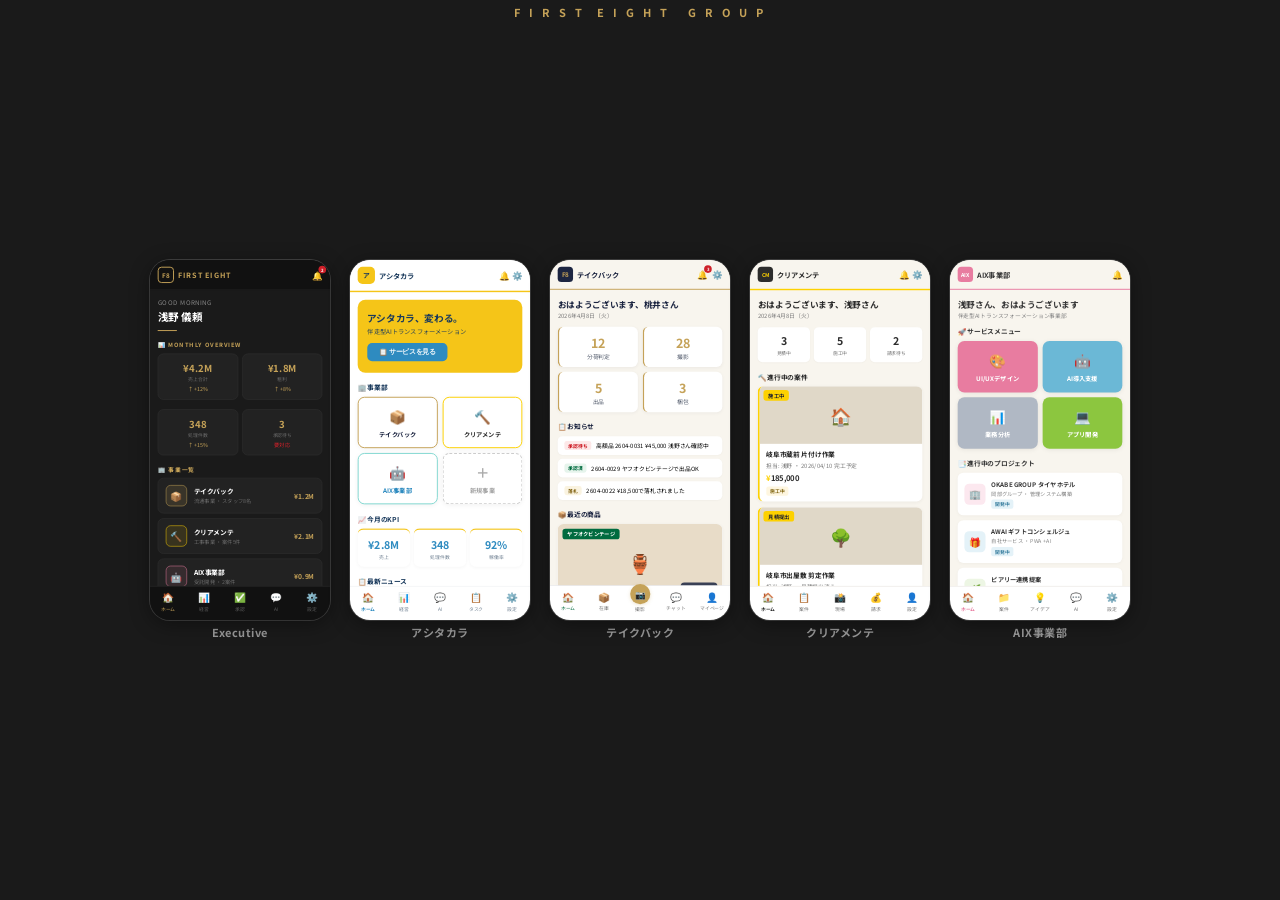
==== commit 1134fcb9: "fix: FIRST EIGHT GROUPに修正、明日から→アシタカラ（カタカナ） Co-Authored-By: Claude Opus 4.6 (1M context) <noreply@ant" ====
--- a/demo.html
+++ b/demo.html
@@ -512,7 +512,7 @@
 </head>
 <body>
 
-<div class="showcase-title">A S U K A R A&nbsp;&nbsp;&nbsp;G R O U P</div>
+<div class="showcase-title">F I R S T&nbsp;&nbsp;E I G H T&nbsp;&nbsp;&nbsp;G R O U P</div>
 
 <!-- 拡大表示 -->
 <div class="detail-view" id="detailView" onclick="closeDetail()">
@@ -599,7 +599,7 @@
       <div class="biz-card">
         <div class="biz-icon bi-ash">🚀</div>
         <div class="biz-info">
-          <div class="biz-name">明日から</div>
+          <div class="biz-name">アシタカラ</div>
           <div class="biz-meta">リード獲得 ・ 営業</div>
         </div>
         <div class="biz-amount">—</div>
@@ -632,20 +632,21 @@
 <div class="phone-label">Executive</div>
 </div>
 
-<!-- ========== 明日から（リード獲得） ========== -->
-<div class="phone-wrap" onclick="openDetail(this, '明日から')">
+<!-- ========== アシタカラ（リード獲得） ========== -->
+<div class="phone-wrap" onclick="openDetail(this, 'アシタカラ')">
 <div class="phone">
 <div class="phone-inner f8">
   <div class="hdr">
     <div class="hdr-left">
-      <div class="hdr-logo">明</div>
-      <span class="hdr-title">明日から</span>
+      <div class="hdr-logo">ア</div>
+      <span class="hdr-title">アシタカラ</span>
     </div>
     <div class="hdr-right">🔔 ⚙️</div>
   </div>
   <div class="body" style="padding-bottom:80px;">
     <div class="hero">
-      <h2>明日から、変わる。</h2>
+      <h2>アシタカラ、変わる。</h2>
+
       <p>伴走型AIトランスフォーメーション</p>
       <button class="hero-cta">📋 サービスを見る</button>
     </div>
@@ -688,7 +689,7 @@
   </div>
 </div>
 </div>
-<div class="phone-label">明日から</div>
+<div class="phone-label">アシタカラ</div>
 </div>
 
 <!-- ========== テイクバック ========== -->
